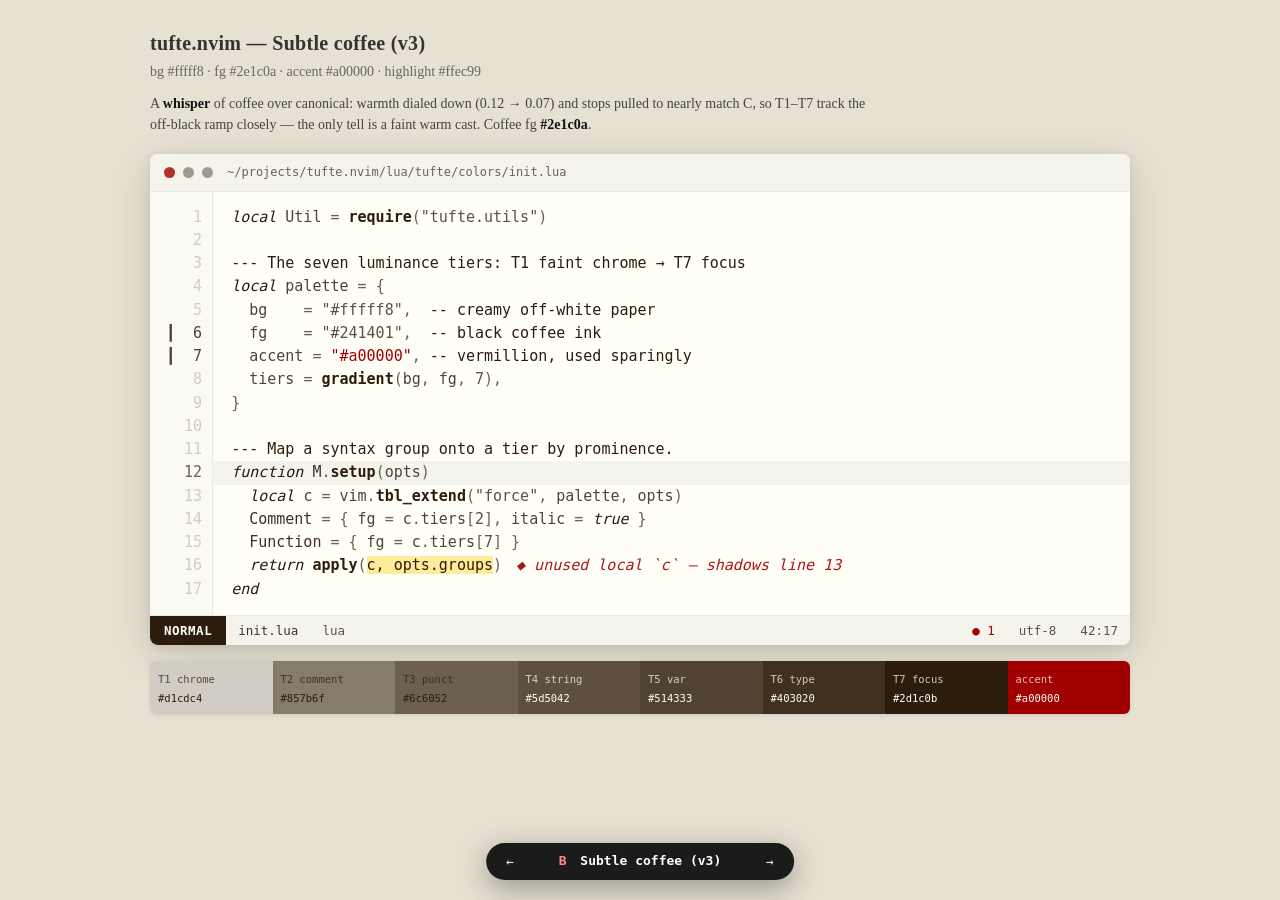
==== prototype/tufte-colors.html @ 18f7d220 "refactor: tufte.nvim" ====
<!doctype html>
<!--
  PROTOTYPE — throwaway. Answers: "what does the tufte.nvim coffee gradient look like,
  and which anchor/tint philosophy reads as 'paper & coffee' instead of 'gray'?"

  5 variants switchable via ?variant=A..E and the floating bottom bar (← →, or arrow keys).
  Each renders the SAME mock Neovim editor at the SAME token→tier mapping, so only the
  palette philosophy differs. Nothing here ships — the winner folds into lua/tufte/colors.

  Run: open this file in a browser, e.g.  xdg-open prototype/tufte-colors.html
-->
<html lang="en">
<head>
<meta charset="utf-8" />
<meta name="viewport" content="width=device-width, initial-scale=1" />
<title>tufte.nvim — palette prototype</title>
<style>
  * { box-sizing: border-box; }
  html, body { margin: 0; height: 100%; }
  body {
    font-family: ui-monospace, "SF Mono", "JetBrains Mono", Menlo, Consolas, monospace;
    font-size: 15px;
    line-height: 1.55;
    background: var(--wallpaper, #e9e6da);
    color: #333;
    padding: 28px 28px 96px;
    transition: background .2s;
  }
  .meta { max-width: 980px; margin: 0 auto 18px; font-family: Georgia, "Times New Roman", serif; }
  .meta h1 { font-size: 20px; margin: 0 0 2px; letter-spacing: .3px; }
  .meta .sub { color: #666; font-size: 14px; }
  .meta .desc { margin-top: 10px; font-size: 14px; color: #444; max-width: 720px; }
  .meta .desc b { color: #111; }

  /* ---- editor frame ---- */
  .editor {
    max-width: 980px; margin: 0 auto;
    border-radius: 8px; overflow: hidden;
    box-shadow: 0 10px 40px rgba(0,0,0,.14), 0 2px 8px rgba(0,0,0,.08);
    background: var(--bg);
    color: var(--t7);
  }
  .titlebar {
    display: flex; align-items: center; gap: 8px;
    padding: 9px 14px; background: var(--bg-dark);
    border-bottom: 1px solid var(--rule);
    font-family: ui-monospace, monospace; font-size: 12px; color: var(--t3);
  }
  .dot { width: 11px; height: 11px; border-radius: 50%; opacity: .55; }
  .dot.r { background: var(--accent); opacity: .8; }
  .dot.y { background: var(--t4); }
  .dot.g { background: var(--t4); }
  .titlebar .path { margin-left: 6px; }

  .code { display: grid; grid-template-columns: auto 1fr; }
  .gutter {
    text-align: right; padding: 14px 10px 14px 16px;
    color: var(--t1); user-select: none;
    background: var(--bg-gutter);
    border-right: 1px solid var(--rule);
    white-space: pre;
  }
  .gutter .cur { color: var(--t3); }
  .gutter .sign-add  { color: var(--t5); }
  .gutter .sign-del  { color: var(--accent); }

  pre.src { margin: 0; padding: 14px 18px; white-space: pre; overflow-x: auto; }
  .line { display: block; }
  .line.cursor { background: var(--cursorline); margin: 0 -18px; padding: 0 18px; }

  /* token → luminance tier mapping (mirrors lua/*/colors/init.lua) */
  .cmt  { color: var(--t2); font-style: italic; }   /* T2 comments */
  .op   { color: var(--t3); }                        /* T3 operators / punctuation */
  .str  { color: var(--t4); }                        /* T4 strings */
  .num  { color: var(--t4); }                        /* T4 numbers */
  .var  { color: var(--t5); }                        /* T5 variables / properties */
  .typ  { color: var(--t6); }                        /* T6 types / statements */
  .fn   { color: var(--t7); font-weight: 600; }      /* T7 functions */
  .kw   { color: var(--t7); font-style: italic; }    /* T7 keywords */
  .fg   { color: var(--t7); }                        /* main fg */
  .sel  { background: var(--highlight); }            /* yellow selection */
  .accent { color: var(--accent); }                  /* vermillion — RARE */

  .diag {
    display: inline-block; margin-left: 14px;
    color: var(--accent); font-style: italic; opacity: .9;
  }

  /* ---- statusline ---- */
  .statusline {
    display: flex; align-items: stretch;
    font-size: 12.5px; background: var(--bg-dark);
    border-top: 1px solid var(--rule); color: var(--t4);
  }
  .statusline .mode {
    background: var(--t7); color: var(--bg);
    padding: 5px 14px; font-weight: 700; letter-spacing: .5px;
  }
  .statusline .seg { padding: 5px 12px; }
  .statusline .seg.file { color: var(--t6); }
  .statusline .grow { flex: 1; }
  .statusline .seg.err { color: var(--accent); }

  /* ---- the ramp swatches ---- */
  .ramp { max-width: 980px; margin: 16px auto 0; display: flex; gap: 0; border-radius: 6px; overflow: hidden; box-shadow: 0 1px 4px rgba(0,0,0,.1); }
  .ramp .chip { flex: 1; padding: 10px 8px 8px; font-size: 10.5px; font-family: ui-monospace, monospace; }
  .ramp .chip .lab { opacity: .75; }
  .ramp .chip .hex { display: block; margin-top: 2px; }

  /* ---- floating switcher ---- */
  #bar {
    position: fixed; left: 50%; bottom: 20px; transform: translateX(-50%);
    display: flex; align-items: center; gap: 4px;
    background: #1b1b1b; color: #f4f4f4;
    border-radius: 999px; padding: 6px 8px;
    box-shadow: 0 8px 30px rgba(0,0,0,.35); z-index: 999;
    font-family: ui-monospace, monospace; font-size: 13px;
  }
  #bar button {
    all: unset; cursor: pointer; padding: 6px 12px; border-radius: 999px;
    line-height: 1; color: #f4f4f4;
  }
  #bar button:hover { background: rgba(255,255,255,.14); }
  #bar .label { padding: 0 12px; min-width: 220px; text-align: center; }
  #bar .label b { color: #fff; }
  #bar .label .k { color: #ff8a80; font-weight: 700; margin-right: 6px; }
</style>
</head>
<body>
  <div class="meta">
    <h1 id="v-title">—</h1>
    <div class="sub" id="v-sub">—</div>
    <div class="desc" id="v-desc">—</div>
  </div>

  <div class="editor" id="editor">
    <div class="titlebar">
      <span class="dot r"></span><span class="dot y"></span><span class="dot g"></span>
      <span class="path">~/projects/tufte.nvim/lua/tufte/colors/init.lua</span>
    </div>
    <div class="code">
      <div class="gutter" id="gutter"></div>
      <pre class="src" id="src"></pre>
    </div>
    <div class="statusline">
      <span class="mode">NORMAL</span>
      <span class="seg file">init.lua</span>
      <span class="seg">lua</span>
      <span class="grow"></span>
      <span class="seg err">● 1</span>
      <span class="seg">utf-8</span>
      <span class="seg">42:17</span>
    </div>
  </div>

  <div class="ramp" id="ramp"></div>

  <div id="bar">
    <button id="prev" aria-label="previous">←</button>
    <span class="label"><span class="k" id="k">A</span><b id="name">—</b></span>
    <button id="next" aria-label="next">→</button>
  </div>

<script>
// ---------- palette machinery ----------
const hex2rgb = h => { h = h.replace('#',''); return [0,2,4].map(i => parseInt(h.slice(i,i+2),16)); };
const rgb2hex = ([r,g,b]) => '#' + [r,g,b].map(x => Math.max(0,Math.min(255,Math.round(x))).toString(16).padStart(2,'0')).join('');
const lerp = (a,b,t) => a + (b-a)*t;
const mix = (c1,c2,t) => { const a=hex2rgb(c1), b=hex2rgb(c2); return rgb2hex([0,1,2].map(i=>lerp(a[i],b[i],t))); };
// push a color's hue toward a warm coffee tone by `amt` (0..1), preserving luminance-ish
function warmify(hexc, amt){
  const [r,g,b] = hex2rgb(hexc);
  const L = 0.299*r + 0.587*g + 0.114*b;      // rough luma
  // warm target at this luma: R>G>B tilt toward coffee
  const wr = L + 14*amt, wg = L - 2*amt, wb = L - 20*amt;
  return rgb2hex([lerp(r,wr,amt), lerp(g,wg,amt), lerp(b,wb,amt)]);
}
// build a 7-tier ramp by blending bg->fg at fixed lightness stops, then warmth boost
// stops tuned so T2 (comments) lands ~AA and T7 == fg
const STOPS = [0.20, 0.55, 0.68, 0.76, 0.82, 0.90, 1.0];
function ramp(bg, fg, warmth, stops){
  return (stops || STOPS).map((t,i) => {
    let c = mix(bg, fg, t);
    // warm the mid-tones most, leave the darkest anchor honest
    const midBoost = warmth * (1 - Math.abs(t - 0.6)*0.8);
    return warmify(c, Math.max(0, midBoost));
  });
}

const CREAM = '#fffff8';
const COFFEE = '#241401';       // original black-coffee anchor
const COFFEE_LT = '#2e1c0a';    // lightened coffee — a gentle lift, still inky
const OFFBLACK = '#111111';
const VERM = '#a00000';
const YELLOW = '#ffec99';

// B's stops, nudged toward canonical's default so the two ramps nearly align
// canonical: [0.20, 0.55, 0.68, 0.76, 0.82, 0.90, 1.0]
const B_STOPS = [0.22, 0.58, 0.70, 0.77, 0.83, 0.91, 1.0];

const VARIANTS = {
  B: {
    name: 'Subtle coffee (v3)',
    desc: 'A <b>whisper</b> of coffee over canonical: warmth dialed down (0.12 → 0.07) and stops pulled to nearly match C, so T1–T7 track the off-black ramp closely — the only tell is a faint warm cast. Coffee fg <b>#2e1c0a</b>.',
    bg: CREAM, fg: COFFEE_LT, tiers: ramp(CREAM, COFFEE_LT, 0.07, B_STOPS),
    accent: VERM, highlight: YELLOW, wallpaper: '#e6e1d2',
  },
  C: {
    name: 'Off-black (Tufte-CSS canonical)',
    desc: 'Text = #111111 exactly per the Tufte-CSS spec, gradient only lightly warmed. The most literal reading of the source note — restrained, closest to ink-on-paper.',
    bg: CREAM, fg: OFFBLACK, tiers: ramp(CREAM, OFFBLACK, 0.06),
    accent: VERM, highlight: YELLOW, wallpaper: '#e8e5da',
  },
};

// ---------- code sample (Lua, mirrors the real file) ----------
// token classes: cmt op str num var typ fn kw fg accent sel
const LINES = [
  {n:1,  html:`<span class="kw">local</span> <span class="var">Util</span> <span class="op">=</span> <span class="fn">require</span><span class="op">(</span><span class="str">"tufte.utils"</span><span class="op">)</span>`},
  {n:2,  html:``},
  {n:3,  html:`<span class="cmt">--- The seven luminance tiers: T1 faint chrome → T7 focus</span>`},
  {n:4,  html:`<span class="kw">local</span> <span class="var">palette</span> <span class="op">=</span> <span class="op">{</span>`},
  {n:5,  html:`  <span class="var">bg</span>    <span class="op">=</span> <span class="str">"#fffff8"</span><span class="op">,</span>  <span class="cmt">-- creamy off-white paper</span>`},
  {n:6,  html:`  <span class="var">fg</span>    <span class="op">=</span> <span class="str">"#241401"</span><span class="op">,</span>  <span class="cmt">-- black coffee ink</span>`, sign:'add'},
  {n:7,  html:`  <span class="var">accent</span> <span class="op">=</span> <span class="accent">"#a00000"</span><span class="op">,</span> <span class="cmt">-- vermillion, used sparingly</span>`, sign:'add'},
  {n:8,  html:`  <span class="var">tiers</span> <span class="op">=</span> <span class="fn">gradient</span><span class="op">(</span><span class="var">bg</span><span class="op">,</span> <span class="var">fg</span><span class="op">,</span> <span class="num">7</span><span class="op">)</span><span class="op">,</span>`},
  {n:9,  html:`<span class="op">}</span>`},
  {n:10, html:``},
  {n:11, html:`<span class="cmt">--- Map a syntax group onto a tier by prominence.</span>`},
  {n:12, html:`<span class="kw">function</span> <span class="typ">M</span><span class="op">.</span><span class="fn">setup</span><span class="op">(</span><span class="var">opts</span><span class="op">)</span>`, cursor:true},
  {n:13, html:`  <span class="kw">local</span> <span class="var">c</span> <span class="op">=</span> <span class="var">vim</span><span class="op">.</span><span class="fn">tbl_extend</span><span class="op">(</span><span class="str">"force"</span><span class="op">,</span> <span class="var">palette</span><span class="op">,</span> <span class="var">opts</span><span class="op">)</span>`},
  {n:14, html:`  <span class="typ">Comment</span> <span class="op">=</span> <span class="op">{</span> <span class="var">fg</span> <span class="op">=</span> <span class="var">c</span><span class="op">.</span><span class="var">tiers</span><span class="op">[</span><span class="num">2</span><span class="op">]</span><span class="op">,</span> <span class="var">italic</span> <span class="op">=</span> <span class="kw">true</span> <span class="op">}</span>`},
  {n:15, html:`  <span class="typ">Function</span> <span class="op">=</span> <span class="op">{</span> <span class="var">fg</span> <span class="op">=</span> <span class="var">c</span><span class="op">.</span><span class="var">tiers</span><span class="op">[</span><span class="num">7</span><span class="op">]</span> <span class="op">}</span>`},
  {n:16, html:`  <span class="kw">return</span> <span class="fn">apply</span><span class="op">(</span><span class="sel">c, opts.groups</span><span class="op">)</span>`, diag:'unused local `c` — shadows line 13'},
  {n:17, html:`<span class="kw">end</span>`},
];

// ---------- render ----------
function render(key){
  const v = VARIANTS[key];
  const root = document.documentElement;
  const t = v.tiers;
  const S = document.getElementById('editor').style;
  S.setProperty('--bg', v.bg);
  S.setProperty('--bg-dark', mix(v.bg, t[6], 0.05));
  S.setProperty('--bg-gutter', mix(v.bg, t[6], 0.025));
  S.setProperty('--rule', mix(v.bg, t[6], 0.10));
  S.setProperty('--cursorline', mix(v.bg, t[6], 0.05));
  S.setProperty('--highlight', v.highlight);
  S.setProperty('--accent', v.accent);
  t.forEach((c,i) => S.setProperty('--t'+(i+1), c));
  document.body.style.setProperty('--wallpaper', v.wallpaper);

  // gutter
  const g = LINES.map(l => {
    let cls = l.cursor ? 'cur' : '';
    let mark = '  ';
    if (l.sign === 'add') { mark = '┃ '; cls += ' sign-add'; }
    if (l.sign === 'del') { mark = '┃ '; cls += ' sign-del'; }
    return `<span class="${cls}">${mark}${String(l.n).padStart(2,' ')}</span>`;
  }).join('\n');
  document.getElementById('gutter').innerHTML = g;

  // source
  const src = LINES.map(l => {
    const diag = l.diag ? `<span class="diag">◆ ${l.diag}</span>` : '';
    return `<span class="line ${l.cursor?'cursor':''}">${l.html || ' '}${diag}</span>`;
  }).join('');
  document.getElementById('src').innerHTML = src;

  // ramp swatches
  const labels = ['T1 chrome','T2 comment','T3 punct','T4 string','T5 var','T6 type','T7 focus'];
  document.getElementById('ramp').innerHTML = t.map((c,i) => {
    const textc = i >= 3 ? v.bg : t[6];
    return `<div class="chip" style="background:${c};color:${textc}">
      <span class="lab">${labels[i]}</span><span class="hex">${c}</span></div>`;
  }).join('') + `<div class="chip" style="background:${v.accent};color:${v.bg}">
      <span class="lab">accent</span><span class="hex">${v.accent}</span></div>`;

  // meta
  document.getElementById('v-title').textContent = 'tufte.nvim — ' + v.name;
  document.getElementById('v-sub').textContent = `bg ${v.bg}  ·  fg ${v.fg}  ·  accent ${v.accent}  ·  highlight ${v.highlight}`;
  document.getElementById('v-desc').innerHTML = v.desc;
  document.getElementById('k').textContent = key;
  document.getElementById('name').textContent = ' ' + v.name;
}

// ---------- switcher ----------
const KEYS = Object.keys(VARIANTS);
const getV = () => { const p = new URLSearchParams(location.search).get('variant'); return KEYS.includes(p) ? p : KEYS[0]; };
function go(key){ const u = new URL(location); u.searchParams.set('variant', key); history.replaceState(null,'',u); render(key); }
function step(d){ const i = KEYS.indexOf(getV()); go(KEYS[(i + d + KEYS.length) % KEYS.length]); }
document.getElementById('prev').onclick = () => step(-1);
document.getElementById('next').onclick = () => step(1);
document.addEventListener('keydown', e => {
  const tag = (e.target.tagName || '').toLowerCase();
  if (tag === 'input' || tag === 'textarea' || e.target.isContentEditable) return;
  if (e.key === 'ArrowLeft') step(-1);
  if (e.key === 'ArrowRight') step(1);
});
render(getV());
</script>
</body>
</html>
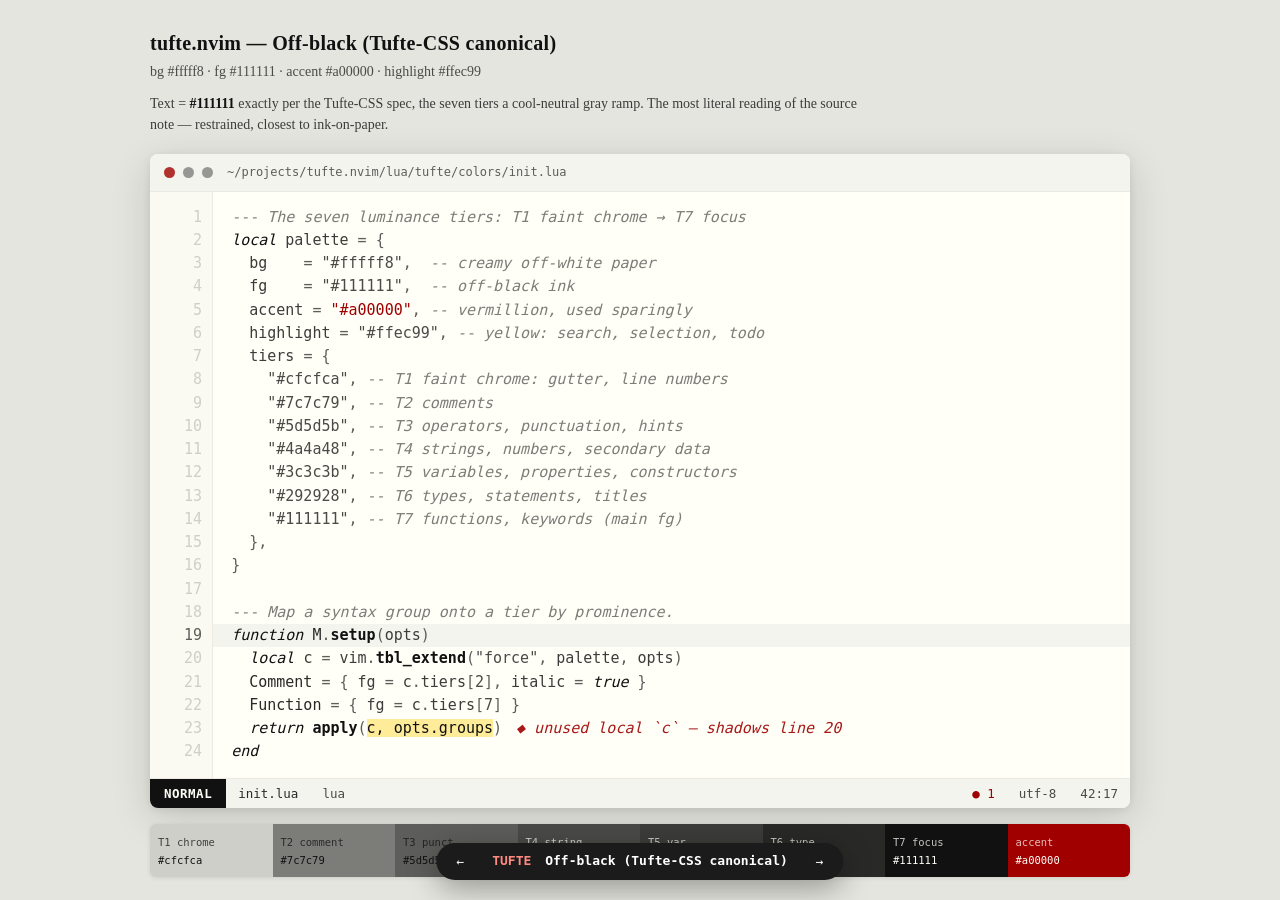
==== commit d1e86993: "feat: make-prototype.sh" ====
--- a/prototype/tufte-colors.html
+++ b/prototype/tufte-colors.html
@@ -1,19 +1,24 @@
 <!doctype html>
 <!--
-  PROTOTYPE — throwaway. Answers: "what does the tufte.nvim coffee gradient look like,
-  and which anchor/tint philosophy reads as 'paper & coffee' instead of 'gray'?"
-
-  5 variants switchable via ?variant=A..E and the floating bottom bar (← →, or arrow keys).
-  Each renders the SAME mock Neovim editor at the SAME token→tier mapping, so only the
-  palette philosophy differs. Nothing here ships — the winner folds into lua/tufte/colors.
-
-  Run: open this file in a browser, e.g.  xdg-open prototype/tufte-colors.html
+  PROTOTYPE — throwaway. Answers: "what does the tufte.nvim palette look like?"
+
+  Switches between palette variants (defined in lua/tufte/palettes/ and
+  compiled to CSS by make-prototype.sh) via the floating bottom bar or
+  arrow keys.  Each renders the SAME mock Neovim editor at the SAME
+  token→tier mapping, so only the palette colours differ.
+
+  Regenerate the palette CSS:
+    cd prototype && ./make-prototype.sh
+
+  Run:
+    open this file in a browser, e.g.  xdg-open prototype/tufte-colors.html
 -->
 <html lang="en">
 <head>
 <meta charset="utf-8" />
 <meta name="viewport" content="width=device-width, initial-scale=1" />
 <title>tufte.nvim — palette prototype</title>
+<link rel="stylesheet" href="palettes.css" />
 <style>
   * { box-sizing: border-box; }
   html, body { margin: 0; height: 100%; }
@@ -22,15 +27,15 @@
     font-size: 15px;
     line-height: 1.55;
     background: var(--wallpaper, #e9e6da);
-    color: #333;
+    color: var(--t7, #333);
     padding: 28px 28px 96px;
     transition: background .2s;
   }
   .meta { max-width: 980px; margin: 0 auto 18px; font-family: Georgia, "Times New Roman", serif; }
   .meta h1 { font-size: 20px; margin: 0 0 2px; letter-spacing: .3px; }
-  .meta .sub { color: #666; font-size: 14px; }
-  .meta .desc { margin-top: 10px; font-size: 14px; color: #444; max-width: 720px; }
-  .meta .desc b { color: #111; }
+  .meta .sub { color: var(--t4, #666); font-size: 14px; }
+  .meta .desc { margin-top: 10px; font-size: 14px; color: var(--t5, #444); max-width: 720px; }
+  .meta .desc b { color: var(--t7); }
 
   /* ---- editor frame ---- */
   .editor {
@@ -39,6 +44,11 @@
     box-shadow: 0 10px 40px rgba(0,0,0,.14), 0 2px 8px rgba(0,0,0,.08);
     background: var(--bg);
     color: var(--t7);
+
+    --bg-dark: color-mix(in srgb, var(--bg), var(--t6) 5%);
+    --bg-gutter: color-mix(in srgb, var(--bg), var(--t6) 2.5%);
+    --rule: color-mix(in srgb, var(--bg), var(--t6) 10%);
+    --cursorline: color-mix(in srgb, var(--bg), var(--t6) 5%);
   }
   .titlebar {
     display: flex; align-items: center; gap: 8px;
@@ -68,7 +78,7 @@
   .line { display: block; }
   .line.cursor { background: var(--cursorline); margin: 0 -18px; padding: 0 18px; }
 
-  /* token → luminance tier mapping (mirrors lua/*/colors/init.lua) */
+  /* token → luminance tier mapping (mirrors lua/tufte/colors/init.lua) */
   .cmt  { color: var(--t2); font-style: italic; }   /* T2 comments */
   .op   { color: var(--t3); }                        /* T3 operators / punctuation */
   .str  { color: var(--t4); }                        /* T4 strings */
@@ -162,134 +172,135 @@
   </div>
 
 <script>
-// ---------- palette machinery ----------
-const hex2rgb = h => { h = h.replace('#',''); return [0,2,4].map(i => parseInt(h.slice(i,i+2),16)); };
-const rgb2hex = ([r,g,b]) => '#' + [r,g,b].map(x => Math.max(0,Math.min(255,Math.round(x))).toString(16).padStart(2,'0')).join('');
-const lerp = (a,b,t) => a + (b-a)*t;
-const mix = (c1,c2,t) => { const a=hex2rgb(c1), b=hex2rgb(c2); return rgb2hex([0,1,2].map(i=>lerp(a[i],b[i],t))); };
-// push a color's hue toward a warm coffee tone by `amt` (0..1), preserving luminance-ish
-function warmify(hexc, amt){
-  const [r,g,b] = hex2rgb(hexc);
-  const L = 0.299*r + 0.587*g + 0.114*b;      // rough luma
-  // warm target at this luma: R>G>B tilt toward coffee
-  const wr = L + 14*amt, wg = L - 2*amt, wb = L - 20*amt;
-  return rgb2hex([lerp(r,wr,amt), lerp(g,wg,amt), lerp(b,wb,amt)]);
-}
-// build a 7-tier ramp by blending bg->fg at fixed lightness stops, then warmth boost
-// stops tuned so T2 (comments) lands ~AA and T7 == fg
-const STOPS = [0.20, 0.55, 0.68, 0.76, 0.82, 0.90, 1.0];
-function ramp(bg, fg, warmth, stops){
-  return (stops || STOPS).map((t,i) => {
-    let c = mix(bg, fg, t);
-    // warm the mid-tones most, leave the darkest anchor honest
-    const midBoost = warmth * (1 - Math.abs(t - 0.6)*0.8);
-    return warmify(c, Math.max(0, midBoost));
-  });
-}
-
-const CREAM = '#fffff8';
-const COFFEE = '#241401';       // original black-coffee anchor
-const COFFEE_LT = '#2e1c0a';    // lightened coffee — a gentle lift, still inky
-const OFFBLACK = '#111111';
-const VERM = '#a00000';
-const YELLOW = '#ffec99';
-
-// B's stops, nudged toward canonical's default so the two ramps nearly align
-// canonical: [0.20, 0.55, 0.68, 0.76, 0.82, 0.90, 1.0]
-const B_STOPS = [0.22, 0.58, 0.70, 0.77, 0.83, 0.91, 1.0];
-
-const VARIANTS = {
-  B: {
-    name: 'Subtle coffee (v3)',
-    desc: 'A <b>whisper</b> of coffee over canonical: warmth dialed down (0.12 → 0.07) and stops pulled to nearly match C, so T1–T7 track the off-black ramp closely — the only tell is a faint warm cast. Coffee fg <b>#2e1c0a</b>.',
-    bg: CREAM, fg: COFFEE_LT, tiers: ramp(CREAM, COFFEE_LT, 0.07, B_STOPS),
-    accent: VERM, highlight: YELLOW, wallpaper: '#e6e1d2',
+// ---------- palette metadata (names + descriptions — static) ----------
+const PALETTE_META = {
+  tufte: {
+    name: 'Off-black (Tufte-CSS canonical)',
+    desc: 'Text = <b>#111111</b> exactly per the Tufte-CSS spec, the seven'
+       + ' tiers a cool-neutral gray ramp.  The most literal reading of the'
+       + ' source note — restrained, closest to ink-on-paper.',
+    fg_comment: 'off-black ink',
   },
-  C: {
-    name: 'Off-black (Tufte-CSS canonical)',
-    desc: 'Text = #111111 exactly per the Tufte-CSS spec, gradient only lightly warmed. The most literal reading of the source note — restrained, closest to ink-on-paper.',
-    bg: CREAM, fg: OFFBLACK, tiers: ramp(CREAM, OFFBLACK, 0.06),
-    accent: VERM, highlight: YELLOW, wallpaper: '#e8e5da',
+  coffee: {
+    name: 'Black-coffee ink (warm variant)',
+    desc: 'A whisper of warmth over the canonical ramp: the seven tiers'
+       + ' blend cream into <b>#2d1c0b</b> (black coffee) with mid-tones'
+       + ' nudged warm, so grays read as coffee, not gray.',
+    fg_comment: 'black coffee ink',
   },
 };
 
-// ---------- code sample (Lua, mirrors the real file) ----------
-// token classes: cmt op str num var typ fn kw fg accent sel
-const LINES = [
-  {n:1,  html:`<span class="kw">local</span> <span class="var">Util</span> <span class="op">=</span> <span class="fn">require</span><span class="op">(</span><span class="str">"tufte.utils"</span><span class="op">)</span>`},
-  {n:2,  html:``},
-  {n:3,  html:`<span class="cmt">--- The seven luminance tiers: T1 faint chrome → T7 focus</span>`},
-  {n:4,  html:`<span class="kw">local</span> <span class="var">palette</span> <span class="op">=</span> <span class="op">{</span>`},
-  {n:5,  html:`  <span class="var">bg</span>    <span class="op">=</span> <span class="str">"#fffff8"</span><span class="op">,</span>  <span class="cmt">-- creamy off-white paper</span>`},
-  {n:6,  html:`  <span class="var">fg</span>    <span class="op">=</span> <span class="str">"#241401"</span><span class="op">,</span>  <span class="cmt">-- black coffee ink</span>`, sign:'add'},
-  {n:7,  html:`  <span class="var">accent</span> <span class="op">=</span> <span class="accent">"#a00000"</span><span class="op">,</span> <span class="cmt">-- vermillion, used sparingly</span>`, sign:'add'},
-  {n:8,  html:`  <span class="var">tiers</span> <span class="op">=</span> <span class="fn">gradient</span><span class="op">(</span><span class="var">bg</span><span class="op">,</span> <span class="var">fg</span><span class="op">,</span> <span class="num">7</span><span class="op">)</span><span class="op">,</span>`},
-  {n:9,  html:`<span class="op">}</span>`},
-  {n:10, html:``},
-  {n:11, html:`<span class="cmt">--- Map a syntax group onto a tier by prominence.</span>`},
-  {n:12, html:`<span class="kw">function</span> <span class="typ">M</span><span class="op">.</span><span class="fn">setup</span><span class="op">(</span><span class="var">opts</span><span class="op">)</span>`, cursor:true},
-  {n:13, html:`  <span class="kw">local</span> <span class="var">c</span> <span class="op">=</span> <span class="var">vim</span><span class="op">.</span><span class="fn">tbl_extend</span><span class="op">(</span><span class="str">"force"</span><span class="op">,</span> <span class="var">palette</span><span class="op">,</span> <span class="var">opts</span><span class="op">)</span>`},
-  {n:14, html:`  <span class="typ">Comment</span> <span class="op">=</span> <span class="op">{</span> <span class="var">fg</span> <span class="op">=</span> <span class="var">c</span><span class="op">.</span><span class="var">tiers</span><span class="op">[</span><span class="num">2</span><span class="op">]</span><span class="op">,</span> <span class="var">italic</span> <span class="op">=</span> <span class="kw">true</span> <span class="op">}</span>`},
-  {n:15, html:`  <span class="typ">Function</span> <span class="op">=</span> <span class="op">{</span> <span class="var">fg</span> <span class="op">=</span> <span class="var">c</span><span class="op">.</span><span class="var">tiers</span><span class="op">[</span><span class="num">7</span><span class="op">]</span> <span class="op">}</span>`},
-  {n:16, html:`  <span class="kw">return</span> <span class="fn">apply</span><span class="op">(</span><span class="sel">c, opts.groups</span><span class="op">)</span>`, diag:'unused local `c` — shadows line 13'},
-  {n:17, html:`<span class="kw">end</span>`},
-];
+// ---------- read current palette colours from CSS variables ----------
+function getPaletteColors() {
+  const s = getComputedStyle(document.documentElement);
+  const get = (n) => s.getPropertyValue(n).trim();
+  return {
+    bg: get('--bg'),
+    tiers: [1, 2, 3, 4, 5, 6, 7].map((i) => get('--t' + i)),
+    accent: get('--accent'),
+    highlight: get('--highlight'),
+    wallpaper: get('--wallpaper'),
+  };
+}
+
+// ---------- code sample builder (token classes: cmt op str num var typ fn kw accent) ----------
+// Builds the palette object + a mock setup function with a spurious lint diagnostic.
+function buildLines(colors, meta) {
+  const t = colors.tiers;
+  // The line where `local c` is declared (needed for the diagnostic message)
+  const cLine = 20;
+  return [
+    {n:1,  html:`<span class="cmt">--- The seven luminance tiers: T1 faint chrome → T7 focus</span>`},
+    {n:2,  html:`<span class="kw">local</span> <span class="var">palette</span> <span class="op">=</span> <span class="op">{</span>`},
+    {n:3,  html:`  <span class="var">bg</span>    <span class="op">=</span> <span class="str">"${colors.bg}"</span><span class="op">,</span>  <span class="cmt">-- creamy off-white paper</span>`},
+    {n:4,  html:`  <span class="var">fg</span>    <span class="op">=</span> <span class="str">"${t[6]}"</span><span class="op">,</span>  <span class="cmt">-- ${meta.fg_comment}</span>`},
+    {n:5,  html:`  <span class="var">accent</span> <span class="op">=</span> <span class="accent">"${colors.accent}"</span><span class="op">,</span> <span class="cmt">-- vermillion, used sparingly</span>`},
+    {n:6,  html:`  <span class="var">highlight</span> <span class="op">=</span> <span class="str">"${colors.highlight}"</span><span class="op">,</span> <span class="cmt">-- yellow: search, selection, todo</span>`},
+    {n:7,  html:`  <span class="var">tiers</span> <span class="op">=</span> <span class="op">{</span>`},
+    {n:8,  html:`    <span class="str">"${t[0]}"</span><span class="op">,</span> <span class="cmt">-- T1 faint chrome: gutter, line numbers</span>`},
+    {n:9,  html:`    <span class="str">"${t[1]}"</span><span class="op">,</span> <span class="cmt">-- T2 comments</span>`},
+    {n:10, html:`    <span class="str">"${t[2]}"</span><span class="op">,</span> <span class="cmt">-- T3 operators, punctuation, hints</span>`},
+    {n:11, html:`    <span class="str">"${t[3]}"</span><span class="op">,</span> <span class="cmt">-- T4 strings, numbers, secondary data</span>`},
+    {n:12, html:`    <span class="str">"${t[4]}"</span><span class="op">,</span> <span class="cmt">-- T5 variables, properties, constructors</span>`},
+    {n:13, html:`    <span class="str">"${t[5]}"</span><span class="op">,</span> <span class="cmt">-- T6 types, statements, titles</span>`},
+    {n:14, html:`    <span class="str">"${t[6]}"</span><span class="op">,</span> <span class="cmt">-- T7 functions, keywords (main fg)</span>`},
+    {n:15, html:`  <span class="op">},</span>`},
+    {n:16, html:`<span class="op">}</span>`},
+    {n:17, html:``},
+    {n:18, html:`<span class="cmt">--- Map a syntax group onto a tier by prominence.</span>`},
+    {n:19, html:`<span class="kw">function</span> <span class="typ">M</span><span class="op">.</span><span class="fn">setup</span><span class="op">(</span><span class="var">opts</span><span class="op">)</span>`, cursor:true},
+    {n:20, html:`  <span class="kw">local</span> <span class="var">c</span> <span class="op">=</span> <span class="var">vim</span><span class="op">.</span><span class="fn">tbl_extend</span><span class="op">(</span><span class="str">"force"</span><span class="op">,</span> <span class="var">palette</span><span class="op">,</span> <span class="var">opts</span><span class="op">)</span>`},
+    {n:21, html:`  <span class="typ">Comment</span> <span class="op">=</span> <span class="op">{</span> <span class="var">fg</span> <span class="op">=</span> <span class="var">c</span><span class="op">.</span><span class="var">tiers</span><span class="op">[</span><span class="num">2</span><span class="op">]</span><span class="op">,</span> <span class="var">italic</span> <span class="op">=</span> <span class="kw">true</span> <span class="op">}</span>`},
+    {n:22, html:`  <span class="typ">Function</span> <span class="op">=</span> <span class="op">{</span> <span class="var">fg</span> <span class="op">=</span> <span class="var">c</span><span class="op">.</span><span class="var">tiers</span><span class="op">[</span><span class="num">7</span><span class="op">]</span> <span class="op">}</span>`},
+    {n:23, html:`  <span class="kw">return</span> <span class="fn">apply</span><span class="op">(</span><span class="sel">c, opts.groups</span><span class="op">)</span>`, diag:'unused local `c` — shadows line ' + cLine},
+    {n:24, html:`<span class="kw">end</span>`},
+  ];
+}
+
+// token classes (same) also used in the ramp swatches
+const LABELS = ['T1 chrome','T2 comment','T3 punct','T4 string','T5 var','T6 type','T7 focus'];
 
 // ---------- render ----------
-function render(key){
-  const v = VARIANTS[key];
-  const root = document.documentElement;
-  const t = v.tiers;
-  const S = document.getElementById('editor').style;
-  S.setProperty('--bg', v.bg);
-  S.setProperty('--bg-dark', mix(v.bg, t[6], 0.05));
-  S.setProperty('--bg-gutter', mix(v.bg, t[6], 0.025));
-  S.setProperty('--rule', mix(v.bg, t[6], 0.10));
-  S.setProperty('--cursorline', mix(v.bg, t[6], 0.05));
-  S.setProperty('--highlight', v.highlight);
-  S.setProperty('--accent', v.accent);
-  t.forEach((c,i) => S.setProperty('--t'+(i+1), c));
-  document.body.style.setProperty('--wallpaper', v.wallpaper);
+function render(key) {
+  const v = PALETTE_META[key];
+  if (!v) return;
+
+  // Switch palette via CSS class
+  document.documentElement.className = 'palette-' + key;
+
+  // Read the active palette's colours from CSS variables
+  const colors = getPaletteColors();
+  const t = colors.tiers;
+
+  // Build lines from the current palette
+  const lines = buildLines(colors, v);
 
   // gutter
-  const g = LINES.map(l => {
-    let cls = l.cursor ? 'cur' : '';
-    let mark = '  ';
-    if (l.sign === 'add') { mark = '┃ '; cls += ' sign-add'; }
-    if (l.sign === 'del') { mark = '┃ '; cls += ' sign-del'; }
-    return `<span class="${cls}">${mark}${String(l.n).padStart(2,' ')}</span>`;
+  const g = lines.map(l => {
+    const cls = l.cursor ? 'cur' : '';
+    return `<span class="${cls}">  ${String(l.n).padStart(2,' ')}</span>`;
   }).join('\n');
   document.getElementById('gutter').innerHTML = g;
 
   // source
-  const src = LINES.map(l => {
+  const src = lines.map(l => {
     const diag = l.diag ? `<span class="diag">◆ ${l.diag}</span>` : '';
     return `<span class="line ${l.cursor?'cursor':''}">${l.html || ' '}${diag}</span>`;
   }).join('');
   document.getElementById('src').innerHTML = src;
 
   // ramp swatches
-  const labels = ['T1 chrome','T2 comment','T3 punct','T4 string','T5 var','T6 type','T7 focus'];
-  document.getElementById('ramp').innerHTML = t.map((c,i) => {
-    const textc = i >= 3 ? v.bg : t[6];
+  document.getElementById('ramp').innerHTML = t.map((c, i) => {
+    const textc = i >= 3 ? colors.bg : t[6];
     return `<div class="chip" style="background:${c};color:${textc}">
-      <span class="lab">${labels[i]}</span><span class="hex">${c}</span></div>`;
-  }).join('') + `<div class="chip" style="background:${v.accent};color:${v.bg}">
-      <span class="lab">accent</span><span class="hex">${v.accent}</span></div>`;
+      <span class="lab">${LABELS[i]}</span><span class="hex">${c}</span></div>`;
+  }).join('') + `<div class="chip" style="background:${colors.accent};color:${colors.bg}">
+      <span class="lab">accent</span><span class="hex">${colors.accent}</span></div>`;
 
   // meta
   document.getElementById('v-title').textContent = 'tufte.nvim — ' + v.name;
-  document.getElementById('v-sub').textContent = `bg ${v.bg}  ·  fg ${v.fg}  ·  accent ${v.accent}  ·  highlight ${v.highlight}`;
+  document.getElementById('v-sub').textContent = `bg ${colors.bg}  ·  fg ${t[6]}  ·  accent ${colors.accent}  ·  highlight ${colors.highlight}`;
   document.getElementById('v-desc').innerHTML = v.desc;
-  document.getElementById('k').textContent = key;
+  document.getElementById('k').textContent = key.toUpperCase();
   document.getElementById('name').textContent = ' ' + v.name;
 }
 
 // ---------- switcher ----------
-const KEYS = Object.keys(VARIANTS);
-const getV = () => { const p = new URLSearchParams(location.search).get('variant'); return KEYS.includes(p) ? p : KEYS[0]; };
-function go(key){ const u = new URL(location); u.searchParams.set('variant', key); history.replaceState(null,'',u); render(key); }
-function step(d){ const i = KEYS.indexOf(getV()); go(KEYS[(i + d + KEYS.length) % KEYS.length]); }
+const KEYS = Object.keys(PALETTE_META);
+const getV = () => {
+  const p = new URLSearchParams(location.search).get('variant');
+  return KEYS.includes(p) ? p : KEYS[0];
+};
+function go(key) {
+  const u = new URL(location);
+  u.searchParams.set('variant', key);
+  history.replaceState(null, '', u);
+  render(key);
+}
+function step(d) {
+  const i = KEYS.indexOf(getV());
+  go(KEYS[(i + d + KEYS.length) % KEYS.length]);
+}
 document.getElementById('prev').onclick = () => step(-1);
 document.getElementById('next').onclick = () => step(1);
 document.addEventListener('keydown', e => {
--- a/prototype/palettes.css
+++ b/prototype/palettes.css
@@ -0,0 +1,40 @@
+/* ==========================================================================
+ *  palettes.css — Auto-generated by make-prototype.sh.
+ *
+ *  DO NOT EDIT DIRECTLY.  To regenerate:
+ *    cd prototype && ./make-prototype.sh
+ *
+ *  Each palette variant is a class on :root that sets CSS custom properties
+ *  consumed by tufte-colors.html.
+ * ========================================================================== */
+
+/* Coffee variant — creamy paper, warm "black coffee" ink.  */
+:root.palette-coffee {
+  --bg: #fffff8;
+  --t1: #d1cdc4;
+  --t2: #857b6f;
+  --t3: #6c6052;
+  --t4: #5d5042;
+  --t5: #514333;
+  --t6: #403020;
+  --t7: #2d1c0b;
+  --accent: #a00000;
+  --highlight: #ffec99;
+  --wallpaper: #e5e5df;
+}
+
+/* Tufte variant — creamy paper, off-black ink (Tufte-CSS canonical).  */
+:root.palette-tufte {
+  --bg: #fffff8;
+  --t1: #cfcfca;
+  --t2: #7c7c79;
+  --t3: #5d5d5b;
+  --t4: #4a4a48;
+  --t5: #3c3c3b;
+  --t6: #292928;
+  --t7: #111111;
+  --accent: #a00000;
+  --highlight: #ffec99;
+  --wallpaper: #e5e5df;
+}
+
